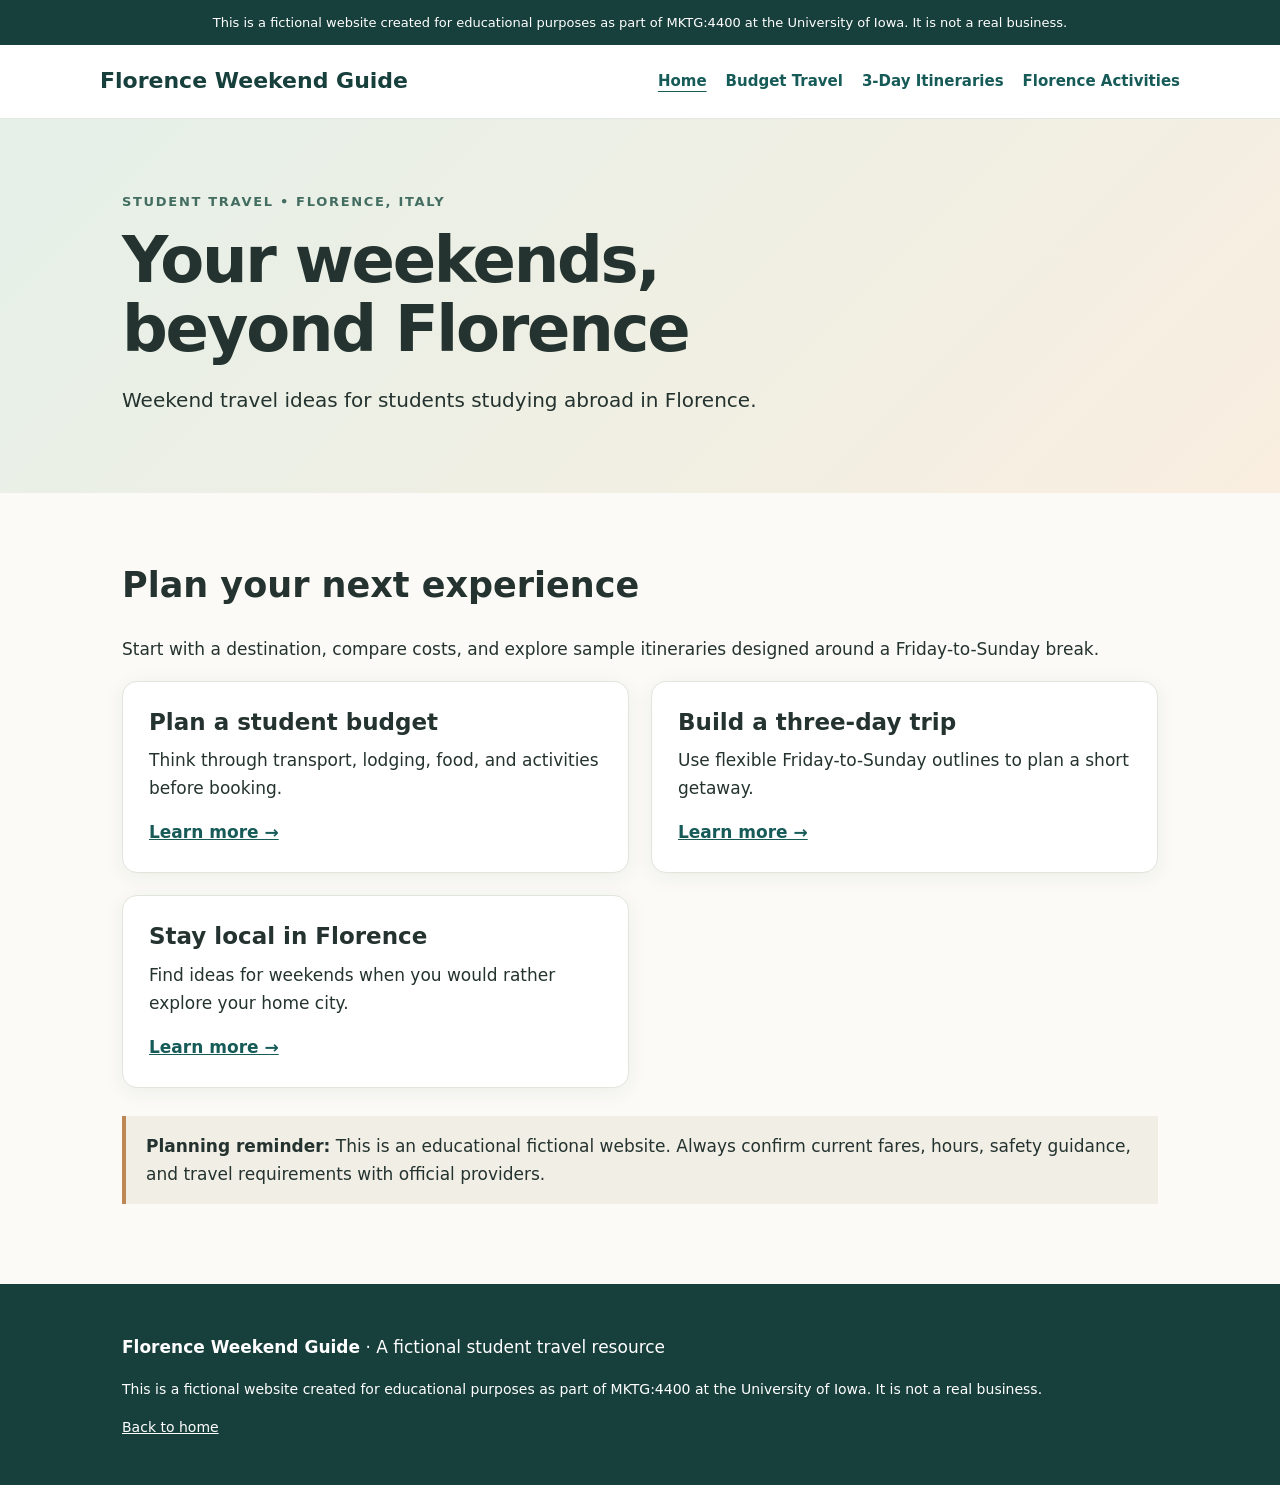
==== index.html @ d242f69c "Add files via upload" ====
<!doctype html><html lang="en"><head><meta charset="utf-8"><meta name="viewport" content="width=device-width,initial-scale=1"><title>Best Weekend Trips from Florence for Students</title><meta name="description" content="Discover weekend trips from Florence for study abroad students, including destinations, budget tips, sample itineraries, and Florence activities."><link rel="stylesheet" href="styles.css"></head><body><div class="notice">This is a fictional website created for educational purposes as part of MKTG:4400 at the University of Iowa. It is not a real business.</div><header class="site-header"><div class="wrap topline"><a class="brand" href="index.html">Florence Weekend Guide</a><nav class="nav" aria-label="Main navigation"><a href="index.html" aria-current="page">Home</a><a href="budget-travel.html">Budget Travel</a><a href="itineraries.html">3-Day Itineraries</a><a href="florence-activities.html">Florence Activities</a></nav></div></header><main><section class="hero"><div class="wrap"><div class="eyebrow">Student travel • Florence, Italy</div><h1>Your weekends, beyond Florence</h1><p class="lead">Weekend travel ideas for students studying abroad in Florence.</p></div></section><section class="content"><div class="wrap"><h2>Plan your next experience</h2><p>Start with a destination, compare costs, and explore sample itineraries designed around a Friday-to-Sunday break.</p><div class="cards"><article class="card"><h3>Plan a student budget</h3><p>Think through transport, lodging, food, and activities before booking.</p><a href="budget-travel.html">Learn more →</a></article><article class="card"><h3>Build a three-day trip</h3><p>Use flexible Friday-to-Sunday outlines to plan a short getaway.</p><a href="itineraries.html">Learn more →</a></article><article class="card"><h3>Stay local in Florence</h3><p>Find ideas for weekends when you would rather explore your home city.</p><a href="florence-activities.html">Learn more →</a></article></div><aside class="note"><strong>Planning reminder:</strong> This is an educational fictional website. Always confirm current fares, hours, safety guidance, and travel requirements with official providers.</aside></div></section></main><footer class="foot"><div class="wrap"><p><strong>Florence Weekend Guide</strong> · A fictional student travel resource</p><p class="small">This is a fictional website created for educational purposes as part of MKTG:4400 at the University of Iowa. It is not a real business.</p><p class="small"><a href="index.html">Back to home</a></p></div></footer></body></html>
---- styles.css ----
*{box-sizing:border-box}body{margin:0;background:#fbfaf6;color:#24332f;font:17px/1.65 system-ui,-apple-system,Segoe UI,sans-serif}a{color:#165b58}a:focus-visible{outline:3px solid #d58b54;outline-offset:3px}.notice{background:#173f3c;color:white;text-align:center;padding:12px 18px;font-size:13px}.site-header{background:#fff;border-bottom:1px solid #e2e7e1}.wrap{max-width:1080px;margin:auto;padding:0 22px}.topline{display:flex;align-items:center;justify-content:space-between;gap:20px;padding:18px 0;flex-wrap:wrap}.brand{font-size:22px;font-weight:800;text-decoration:none;color:#173f3c}.nav{display:flex;flex-wrap:wrap;gap:9px 19px}.nav a{text-decoration:none;font-weight:600;font-size:15px}.nav a[aria-current=page]{text-decoration:underline;text-underline-offset:5px}.hero{padding:72px 0 56px;background:linear-gradient(135deg,#e5f0e8,#f9eee0)}.eyebrow{font-weight:700;letter-spacing:.13em;text-transform:uppercase;color:#436d61;font-size:13px}h1{font-size:clamp(36px,6vw,64px);line-height:1.08;letter-spacing:-.035em;max-width:800px;margin:14px 0}h2{font-size:clamp(25px,4vw,35px);line-height:1.2}.lead{font-size:20px;max-width:740px}.content{padding:42px 0 80px}.cards{display:grid;grid-template-columns:repeat(2,minmax(0,1fr));gap:22px}.card{background:white;border:1px solid #e0e5dd;border-radius:15px;padding:26px;box-shadow:0 4px 20px #193e3510}.card h3{font-size:23px;line-height:1.25;margin:0 0 10px}.card p{margin:0 0 16px}.card a{font-weight:700}.foot{background:#173f3c;color:white;padding:32px 0}.foot a{color:white}.small{font-size:14px}.note{background:#f1eee6;border-left:4px solid #bd8655;padding:16px 20px;margin-top:28px}@media(max-width:650px){.cards{grid-template-columns:1fr}.hero{padding:46px 0}.topline{align-items:flex-start}.nav{gap:9px 14px}.nav a{font-size:14px}}
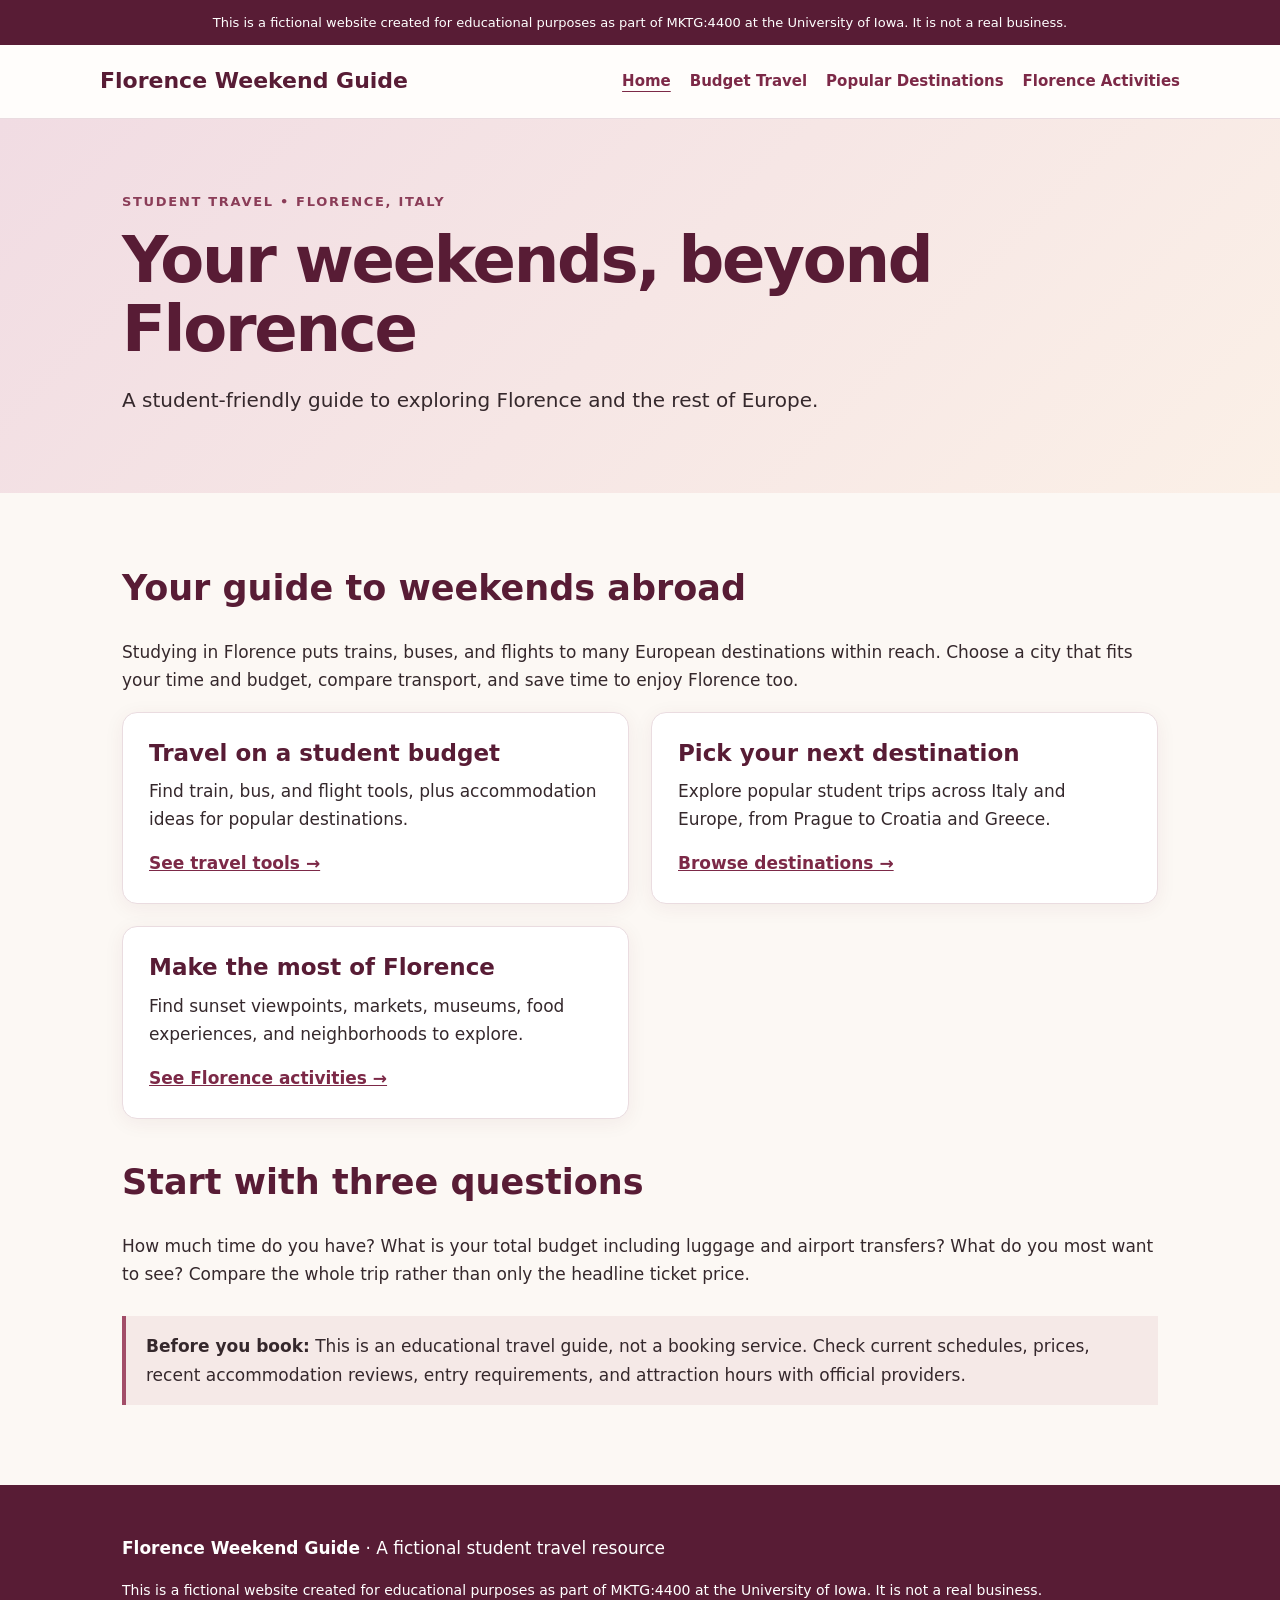
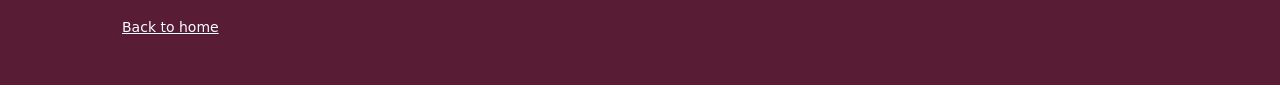
==== commit 669cb591: "Add files via upload" ====
--- a/index.html
+++ b/index.html
@@ -1 +1 @@
-<!doctype html><html lang="en"><head><meta charset="utf-8"><meta name="viewport" content="width=device-width,initial-scale=1"><title>Best Weekend Trips from Florence for Students</title><meta name="description" content="Discover weekend trips from Florence for study abroad students, including destinations, budget tips, sample itineraries, and Florence activities."><link rel="stylesheet" href="styles.css"></head><body><div class="notice">This is a fictional website created for educational purposes as part of MKTG:4400 at the University of Iowa. It is not a real business.</div><header class="site-header"><div class="wrap topline"><a class="brand" href="index.html">Florence Weekend Guide</a><nav class="nav" aria-label="Main navigation"><a href="index.html" aria-current="page">Home</a><a href="budget-travel.html">Budget Travel</a><a href="itineraries.html">3-Day Itineraries</a><a href="florence-activities.html">Florence Activities</a></nav></div></header><main><section class="hero"><div class="wrap"><div class="eyebrow">Student travel • Florence, Italy</div><h1>Your weekends, beyond Florence</h1><p class="lead">Weekend travel ideas for students studying abroad in Florence.</p></div></section><section class="content"><div class="wrap"><h2>Plan your next experience</h2><p>Start with a destination, compare costs, and explore sample itineraries designed around a Friday-to-Sunday break.</p><div class="cards"><article class="card"><h3>Plan a student budget</h3><p>Think through transport, lodging, food, and activities before booking.</p><a href="budget-travel.html">Learn more →</a></article><article class="card"><h3>Build a three-day trip</h3><p>Use flexible Friday-to-Sunday outlines to plan a short getaway.</p><a href="itineraries.html">Learn more →</a></article><article class="card"><h3>Stay local in Florence</h3><p>Find ideas for weekends when you would rather explore your home city.</p><a href="florence-activities.html">Learn more →</a></article></div><aside class="note"><strong>Planning reminder:</strong> This is an educational fictional website. Always confirm current fares, hours, safety guidance, and travel requirements with official providers.</aside></div></section></main><footer class="foot"><div class="wrap"><p><strong>Florence Weekend Guide</strong> · A fictional student travel resource</p><p class="small">This is a fictional website created for educational purposes as part of MKTG:4400 at the University of Iowa. It is not a real business.</p><p class="small"><a href="index.html">Back to home</a></p></div></footer></body></html>+<!doctype html><html lang="en"><head><meta charset="utf-8"><meta name="viewport" content="width=device-width,initial-scale=1"><title>Best Weekend Trips from Florence for Students | Florence Weekend Guide</title><meta name="description" content="Plan student weekend trips from Florence with popular European destinations, budget transportation tools, accommodation tips, and Florence activities."><link rel="stylesheet" href="styles.css"></head><body><div class="notice">This is a fictional website created for educational purposes as part of MKTG:4400 at the University of Iowa. It is not a real business.</div><header class="site-header"><div class="wrap topline"><a class="brand" href="index.html">Florence Weekend Guide</a><nav class="nav" aria-label="Main navigation"><a href="index.html" aria-current="page">Home</a><a href="budget-travel.html">Budget Travel</a><a href="itineraries.html">Popular Destinations</a><a href="florence-activities.html">Florence Activities</a></nav></div></header><main><section class="hero"><div class="wrap"><div class="eyebrow">Student travel • Florence, Italy</div><h1>Your weekends, beyond Florence</h1><p class="lead">A student-friendly guide to exploring Florence and the rest of Europe.</p></div></section><section class="content"><div class="wrap"><h2>Your guide to weekends abroad</h2><p>Studying in Florence puts trains, buses, and flights to many European destinations within reach. Choose a city that fits your time and budget, compare transport, and save time to enjoy Florence too.</p><div class="cards"><article class="card"><h3>Travel on a student budget</h3><p>Find train, bus, and flight tools, plus accommodation ideas for popular destinations.</p><a href="budget-travel.html">See travel tools →</a></article><article class="card"><h3>Pick your next destination</h3><p>Explore popular student trips across Italy and Europe, from Prague to Croatia and Greece.</p><a href="itineraries.html">Browse destinations →</a></article><article class="card"><h3>Make the most of Florence</h3><p>Find sunset viewpoints, markets, museums, food experiences, and neighborhoods to explore.</p><a href="florence-activities.html">See Florence activities →</a></article></div><h2>Start with three questions</h2><p>How much time do you have? What is your total budget including luggage and airport transfers? What do you most want to see? Compare the whole trip rather than only the headline ticket price.</p><aside class="note"><strong>Before you book:</strong> This is an educational travel guide, not a booking service. Check current schedules, prices, recent accommodation reviews, entry requirements, and attraction hours with official providers.</aside></div></section></main><footer class="foot"><div class="wrap"><p><strong>Florence Weekend Guide</strong> · A fictional student travel resource</p><p class="small">This is a fictional website created for educational purposes as part of MKTG:4400 at the University of Iowa. It is not a real business.</p><p class="small"><a href="index.html">Back to home</a></p></div></footer></body></html>
--- a/styles.css
+++ b/styles.css
@@ -1 +1 @@
-*{box-sizing:border-box}body{margin:0;background:#fbfaf6;color:#24332f;font:17px/1.65 system-ui,-apple-system,Segoe UI,sans-serif}a{color:#165b58}a:focus-visible{outline:3px solid #d58b54;outline-offset:3px}.notice{background:#173f3c;color:white;text-align:center;padding:12px 18px;font-size:13px}.site-header{background:#fff;border-bottom:1px solid #e2e7e1}.wrap{max-width:1080px;margin:auto;padding:0 22px}.topline{display:flex;align-items:center;justify-content:space-between;gap:20px;padding:18px 0;flex-wrap:wrap}.brand{font-size:22px;font-weight:800;text-decoration:none;color:#173f3c}.nav{display:flex;flex-wrap:wrap;gap:9px 19px}.nav a{text-decoration:none;font-weight:600;font-size:15px}.nav a[aria-current=page]{text-decoration:underline;text-underline-offset:5px}.hero{padding:72px 0 56px;background:linear-gradient(135deg,#e5f0e8,#f9eee0)}.eyebrow{font-weight:700;letter-spacing:.13em;text-transform:uppercase;color:#436d61;font-size:13px}h1{font-size:clamp(36px,6vw,64px);line-height:1.08;letter-spacing:-.035em;max-width:800px;margin:14px 0}h2{font-size:clamp(25px,4vw,35px);line-height:1.2}.lead{font-size:20px;max-width:740px}.content{padding:42px 0 80px}.cards{display:grid;grid-template-columns:repeat(2,minmax(0,1fr));gap:22px}.card{background:white;border:1px solid #e0e5dd;border-radius:15px;padding:26px;box-shadow:0 4px 20px #193e3510}.card h3{font-size:23px;line-height:1.25;margin:0 0 10px}.card p{margin:0 0 16px}.card a{font-weight:700}.foot{background:#173f3c;color:white;padding:32px 0}.foot a{color:white}.small{font-size:14px}.note{background:#f1eee6;border-left:4px solid #bd8655;padding:16px 20px;margin-top:28px}@media(max-width:650px){.cards{grid-template-columns:1fr}.hero{padding:46px 0}.topline{align-items:flex-start}.nav{gap:9px 14px}.nav a{font-size:14px}}+*{box-sizing:border-box}html{scroll-behavior:smooth}body{margin:0;background:#fcf8f4;color:#35282c;font:17px/1.65 system-ui,-apple-system,Segoe UI,sans-serif}a{color:#7c2947}a:hover{text-decoration-thickness:2px}a:focus-visible{outline:3px solid #bc885c;outline-offset:3px}.notice{background:#581c35;color:white;text-align:center;padding:12px 18px;font-size:13px}.site-header{background:#fffdfb;border-bottom:1px solid #eadce0}.wrap{max-width:1080px;margin:auto;padding:0 22px}.topline{display:flex;align-items:center;justify-content:space-between;gap:20px;padding:18px 0;flex-wrap:wrap}.brand{font-size:22px;font-weight:800;text-decoration:none;color:#581c35}.nav{display:flex;flex-wrap:wrap;gap:9px 19px}.nav a{text-decoration:none;font-weight:600;font-size:15px}.nav a[aria-current=page]{text-decoration:underline;text-underline-offset:5px}.hero{padding:72px 0 56px;background:linear-gradient(135deg,#f1dce3,#fbf0e7)}.eyebrow{font-weight:700;letter-spacing:.13em;text-transform:uppercase;color:#8b3d58;font-size:13px}h1{font-size:clamp(36px,6vw,64px);line-height:1.08;letter-spacing:-.035em;max-width:850px;margin:14px 0;color:#581c35}h2{font-size:clamp(25px,4vw,35px);line-height:1.2;margin-top:42px;color:#581c35}.lead{font-size:20px;max-width:740px}.content{padding:32px 0 80px}.cards{display:grid;grid-template-columns:repeat(2,minmax(0,1fr));gap:22px}.card{background:white;border:1px solid #eadce0;border-radius:15px;padding:26px;box-shadow:0 4px 20px #581c3510;scroll-margin-top:22px}.card h3{font-size:23px;line-height:1.25;margin:0 0 10px;color:#581c35}.card p{margin:0 0 16px}.card a{font-weight:700}.foot{background:#581c35;color:white;padding:32px 0}.foot a{color:white}.small{font-size:14px}.note{background:#f5e9e7;border-left:4px solid #a24d68;padding:16px 20px;margin-top:28px}#transportation,#accommodations{scroll-margin-top:20px}@media(max-width:650px){.cards{grid-template-columns:1fr}.hero{padding:46px 0}.topline{align-items:flex-start}.nav{gap:9px 14px}.nav a{font-size:14px}}
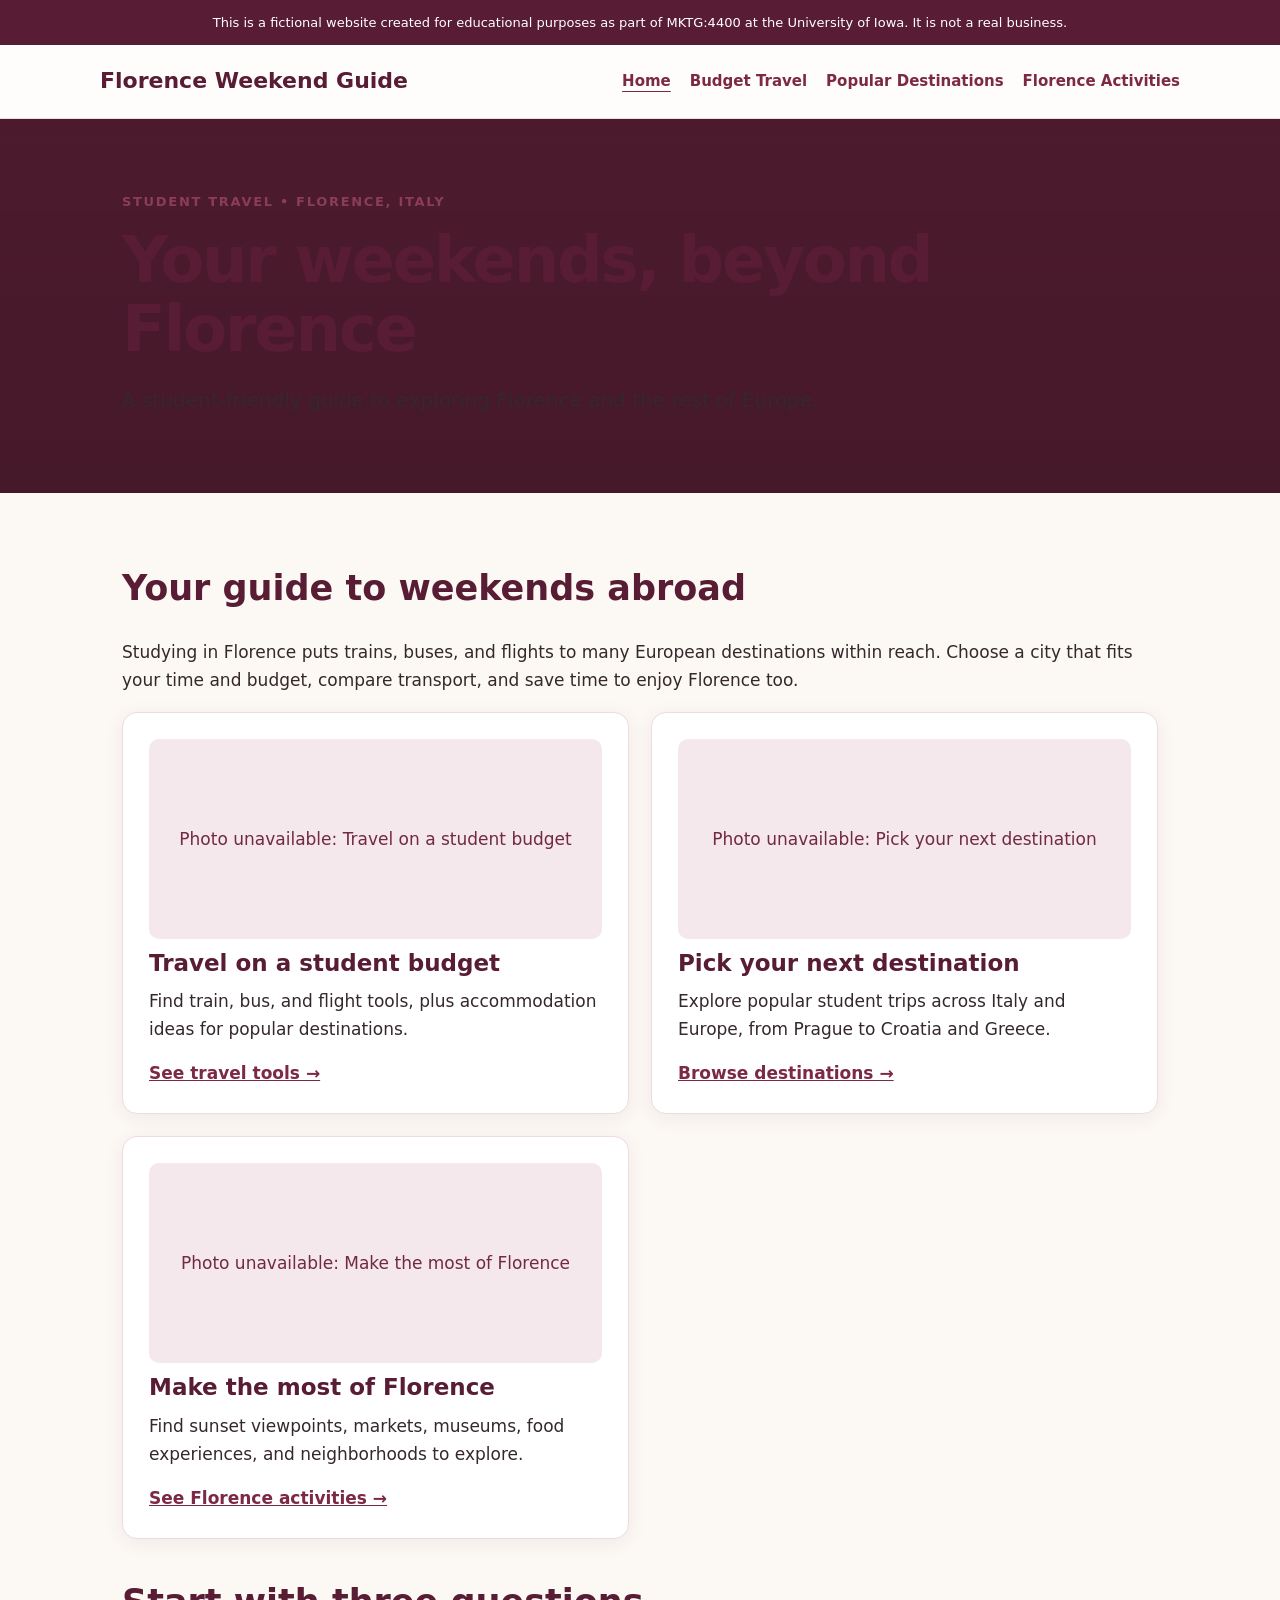
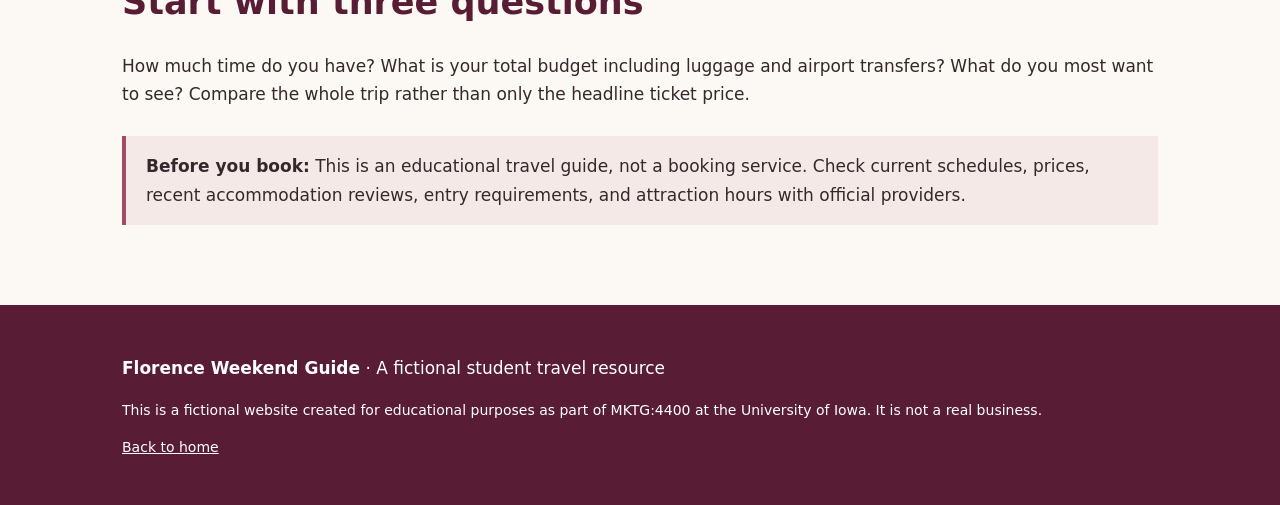
==== commit a2a51b81: "Add homepage hero and travel photos" ====
--- a/index.html
+++ b/index.html
@@ -1 +1,315 @@
-<!doctype html><html lang="en"><head><meta charset="utf-8"><meta name="viewport" content="width=device-width,initial-scale=1"><title>Best Weekend Trips from Florence for Students | Florence Weekend Guide</title><meta name="description" content="Plan student weekend trips from Florence with popular European destinations, budget transportation tools, accommodation tips, and Florence activities."><link rel="stylesheet" href="styles.css"></head><body><div class="notice">This is a fictional website created for educational purposes as part of MKTG:4400 at the University of Iowa. It is not a real business.</div><header class="site-header"><div class="wrap topline"><a class="brand" href="index.html">Florence Weekend Guide</a><nav class="nav" aria-label="Main navigation"><a href="index.html" aria-current="page">Home</a><a href="budget-travel.html">Budget Travel</a><a href="itineraries.html">Popular Destinations</a><a href="florence-activities.html">Florence Activities</a></nav></div></header><main><section class="hero"><div class="wrap"><div class="eyebrow">Student travel • Florence, Italy</div><h1>Your weekends, beyond Florence</h1><p class="lead">A student-friendly guide to exploring Florence and the rest of Europe.</p></div></section><section class="content"><div class="wrap"><h2>Your guide to weekends abroad</h2><p>Studying in Florence puts trains, buses, and flights to many European destinations within reach. Choose a city that fits your time and budget, compare transport, and save time to enjoy Florence too.</p><div class="cards"><article class="card"><h3>Travel on a student budget</h3><p>Find train, bus, and flight tools, plus accommodation ideas for popular destinations.</p><a href="budget-travel.html">See travel tools →</a></article><article class="card"><h3>Pick your next destination</h3><p>Explore popular student trips across Italy and Europe, from Prague to Croatia and Greece.</p><a href="itineraries.html">Browse destinations →</a></article><article class="card"><h3>Make the most of Florence</h3><p>Find sunset viewpoints, markets, museums, food experiences, and neighborhoods to explore.</p><a href="florence-activities.html">See Florence activities →</a></article></div><h2>Start with three questions</h2><p>How much time do you have? What is your total budget including luggage and airport transfers? What do you most want to see? Compare the whole trip rather than only the headline ticket price.</p><aside class="note"><strong>Before you book:</strong> This is an educational travel guide, not a booking service. Check current schedules, prices, recent accommodation reviews, entry requirements, and attraction hours with official providers.</aside></div></section></main><footer class="foot"><div class="wrap"><p><strong>Florence Weekend Guide</strong> · A fictional student travel resource</p><p class="small">This is a fictional website created for educational purposes as part of MKTG:4400 at the University of Iowa. It is not a real business.</p><p class="small"><a href="index.html">Back to home</a></p></div></footer></body></html>+
+<!doctype html>
+<html lang="en">
+<head>
+  <meta charset="utf-8">
+  <meta name="viewport" content="width=device-width,initial-scale=1">
+  <title>Best Weekend Trips from Florence for Students | Florence Weekend Guide</title>
+  <meta name="description" content="Plan student weekend trips from Florence with popular European destinations, budget transportation tools, accommodation tips, and Florence activities.">
+  <link rel="stylesheet" href="styles.css">
+
+  <style>
+    .hero {
+      position: relative;
+      overflow: hidden;
+      background-color: #722943;
+      background-image: linear-gradient(
+        rgba(45, 15, 28, 0.55),
+        rgba(45, 15, 28, 0.65)
+      );
+      background-size: cover;
+      background-position: center;
+    }
+
+    .hero .wrap {
+      position: relative;
+      z-index: 1;
+    }
+
+    .hero.has-photo {
+      min-height: 350px;
+      display: flex;
+      align-items: center;
+    }
+
+    .hero.has-photo h1,
+    .hero.has-photo .lead,
+    .hero.has-photo .eyebrow {
+      color: white;
+    }
+
+    .home-card-photo {
+      display: block;
+      width: 100%;
+      height: 200px;
+      object-fit: cover;
+      border-radius: 10px;
+      margin-bottom: 10px;
+      background: #f4e8ec;
+    }
+
+    .home-card-placeholder {
+      height: 200px;
+      display: flex;
+      align-items: center;
+      justify-content: center;
+      background: #f4e8ec;
+      color: #722943;
+      border-radius: 10px;
+      margin-bottom: 10px;
+      text-align: center;
+      padding: 20px;
+    }
+
+    .home-photo-credit {
+      font-size: 11px;
+      line-height: 1.4;
+      margin: 0 0 12px;
+      color: #76666a;
+    }
+
+    .home-photo-credit a {
+      color: #722943;
+    }
+
+    .hero-credit {
+      position: absolute;
+      right: 15px;
+      bottom: 8px;
+      z-index: 2;
+      font-size: 11px;
+      color: white;
+    }
+
+    .hero-credit a {
+      color: white;
+    }
+
+    @media (max-width: 640px) {
+      .hero.has-photo {
+        min-height: 300px;
+      }
+
+      .home-card-photo,
+      .home-card-placeholder {
+        height: 175px;
+      }
+    }
+  </style>
+</head>
+
+<body>
+  <div class="notice">
+    This is a fictional website created for educational purposes as part of MKTG:4400 at the University of Iowa. It is not a real business.
+  </div>
+
+  <header class="site-header">
+    <div class="wrap topline">
+      <a class="brand" href="index.html">Florence Weekend Guide</a>
+      <nav class="nav" aria-label="Main navigation">
+        <a href="index.html" aria-current="page">Home</a>
+        <a href="budget-travel.html">Budget Travel</a>
+        <a href="itineraries.html">Popular Destinations</a>
+        <a href="florence-activities.html">Florence Activities</a>
+      </nav>
+    </div>
+  </header>
+
+  <main>
+    <section class="hero" id="home-hero">
+      <div class="wrap">
+        <div class="eyebrow">Student travel • Florence, Italy</div>
+        <h1>Your weekends, beyond Florence</h1>
+        <p class="lead">A student-friendly guide to exploring Florence and the rest of Europe.</p>
+      </div>
+    </section>
+
+    <section class="content">
+      <div class="wrap">
+        <h2>Your guide to weekends abroad</h2>
+
+        <p>Studying in Florence puts trains, buses, and flights to many European destinations within reach. Choose a city that fits your time and budget, compare transport, and save time to enjoy Florence too.</p>
+
+        <div class="cards" id="home-cards">
+
+          <article class="card" data-photo="Florence Santa Maria Novella railway station train">
+            <h3>Travel on a student budget</h3>
+            <p>Find train, bus, and flight tools, plus accommodation ideas for popular destinations.</p>
+            <a href="budget-travel.html">See travel tools →</a>
+          </article>
+
+          <article class="card" data-photo="Venice Grand Canal Italy">
+            <h3>Pick your next destination</h3>
+            <p>Explore popular student trips across Italy and Europe, from Prague to Croatia and Greece.</p>
+            <a href="itineraries.html">Browse destinations →</a>
+          </article>
+
+          <article class="card" data-photo="Piazzale Michelangelo Florence skyline">
+            <h3>Make the most of Florence</h3>
+            <p>Find sunset viewpoints, markets, museums, food experiences, and neighborhoods to explore.</p>
+            <a href="florence-activities.html">See Florence activities →</a>
+          </article>
+
+        </div>
+
+        <h2>Start with three questions</h2>
+
+        <p>How much time do you have? What is your total budget including luggage and airport transfers? What do you most want to see? Compare the whole trip rather than only the headline ticket price.</p>
+
+        <aside class="note">
+          <strong>Before you book:</strong> This is an educational travel guide, not a booking service. Check current schedules, prices, recent accommodation reviews, entry requirements, and attraction hours with official providers.
+        </aside>
+      </div>
+    </section>
+  </main>
+
+  <footer class="foot">
+    <div class="wrap">
+      <p><strong>Florence Weekend Guide</strong> · A fictional student travel resource</p>
+      <p class="small">This is a fictional website created for educational purposes as part of MKTG:4400 at the University of Iowa. It is not a real business.</p>
+      <p class="small"><a href="index.html">Back to home</a></p>
+    </div>
+  </footer>
+
+  <script>
+    document.addEventListener('DOMContentLoaded', () => {
+      const endpoint = 'https://commons.wikimedia.org/w/api.php';
+
+      async function findPhoto(searchTerm) {
+        const params = new URLSearchParams({
+          action: 'query',
+          format: 'json',
+          origin: '*',
+          generator: 'search',
+          gsrsearch: searchTerm + ' filetype:bitmap',
+          gsrnamespace: '6',
+          gsrlimit: '12',
+          prop: 'imageinfo',
+          iiprop: 'url|extmetadata',
+          iiurlwidth: '1000'
+        });
+
+        const response = await fetch(endpoint + '?' + params);
+
+        if (!response.ok) {
+          throw new Error('Image search unavailable');
+        }
+
+        const data = await response.json();
+        const pages = Object.values(data.query?.pages || {});
+
+        const matches = pages
+          .map(page => ({
+            info: page.imageinfo?.[0]
+          }))
+          .filter(item => {
+            if (!item.info?.thumburl) return false;
+
+            const license = (
+              item.info.extmetadata?.LicenseShortName?.value || ''
+            ).toLowerCase();
+
+            return license.includes('cc') ||
+                   license.includes('public domain') ||
+                   license.includes('pd-');
+          });
+
+        return matches[0]?.info || null;
+      }
+
+      function addPlaceholder(card, title) {
+        const box = document.createElement('div');
+        box.className = 'home-card-placeholder';
+        box.textContent = 'Photo unavailable: ' + title;
+        card.insertBefore(box, card.querySelector('h3'));
+      }
+
+      async function loadCardPhoto(card) {
+        const title = card.querySelector('h3').textContent;
+
+        try {
+          const info = await findPhoto(card.dataset.photo);
+
+          if (!info) {
+            addPlaceholder(card, title);
+            return;
+          }
+
+          const img = document.createElement('img');
+          img.className = 'home-card-photo';
+          img.src = info.thumburl;
+          img.alt = 'Travel photograph for ' + title;
+          img.loading = 'lazy';
+
+          img.onerror = () => {
+            img.remove();
+            addPlaceholder(card, title);
+          };
+
+          card.insertBefore(img, card.querySelector('h3'));
+
+          const credit = document.createElement('p');
+          credit.className = 'home-photo-credit';
+
+          const link = document.createElement('a');
+          link.href = info.descriptionurl;
+          link.target = '_blank';
+          link.rel = 'noopener noreferrer';
+          link.textContent = 'Photo, creator and license';
+
+          credit.appendChild(link);
+          img.insertAdjacentElement('afterend', credit);
+
+        } catch (error) {
+          addPlaceholder(card, title);
+        }
+      }
+
+      async function loadHeroPhoto() {
+        const hero = document.getElementById('home-hero');
+
+        try {
+          const info = await findPhoto(
+            'Florence Italy skyline Cathedral Santa Maria del Fiore panorama'
+          );
+
+          if (!info) return;
+
+          const testImage = new Image();
+
+          testImage.onload = () => {
+            hero.style.backgroundImage =
+              'linear-gradient(rgba(45,15,28,0.55),rgba(45,15,28,0.65)),url("' +
+              info.thumburl +
+              '")';
+
+            hero.classList.add('has-photo');
+
+            const credit = document.createElement('div');
+            credit.className = 'hero-credit';
+
+            const link = document.createElement('a');
+            link.href = info.descriptionurl;
+            link.target = '_blank';
+            link.rel = 'noopener noreferrer';
+            link.textContent = 'Photo, creator and license';
+
+            credit.appendChild(link);
+            hero.appendChild(credit);
+          };
+
+          testImage.src = info.thumburl;
+
+        } catch (error) {
+          // Keep the burgundy background if a photo is unavailable.
+        }
+      }
+
+      loadHeroPhoto();
+
+      document.querySelectorAll('#home-cards .card')
+        .forEach(loadCardPhoto);
+    });
+  </script>
+</body>
+</html>
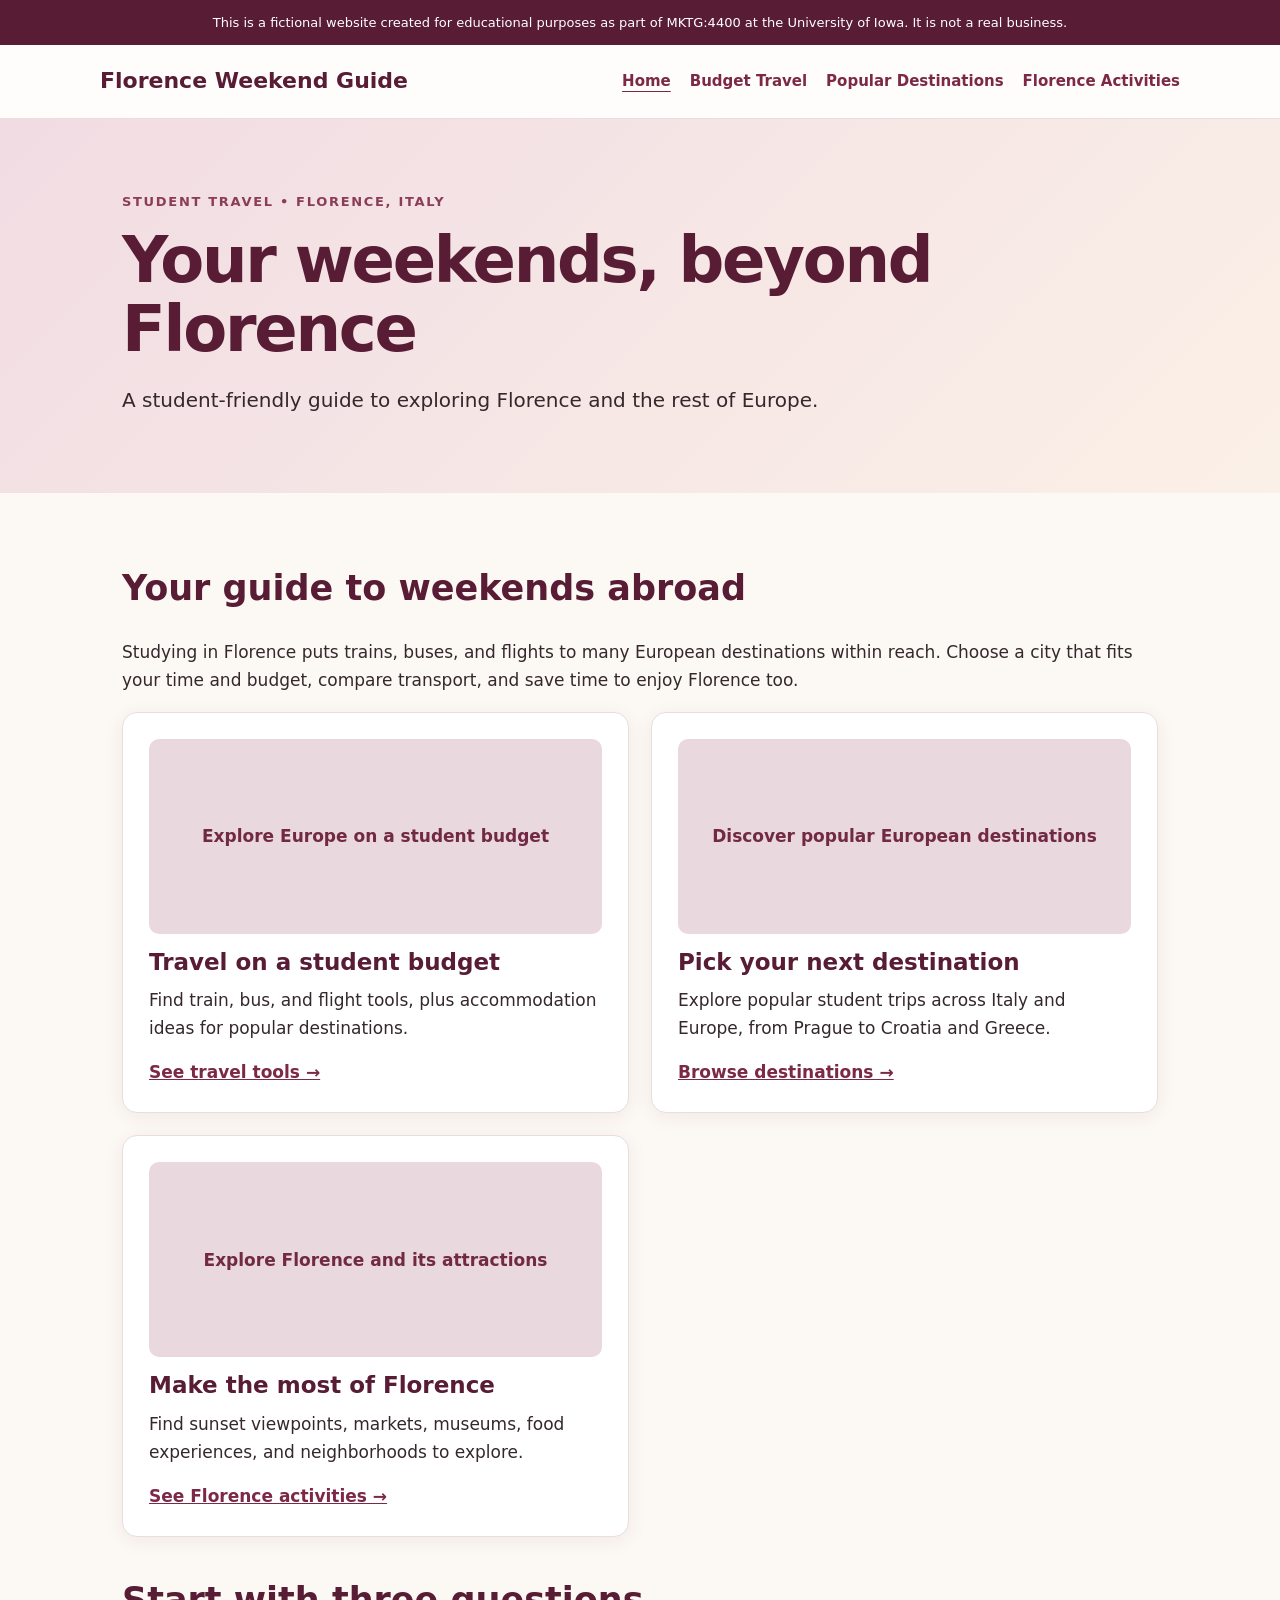
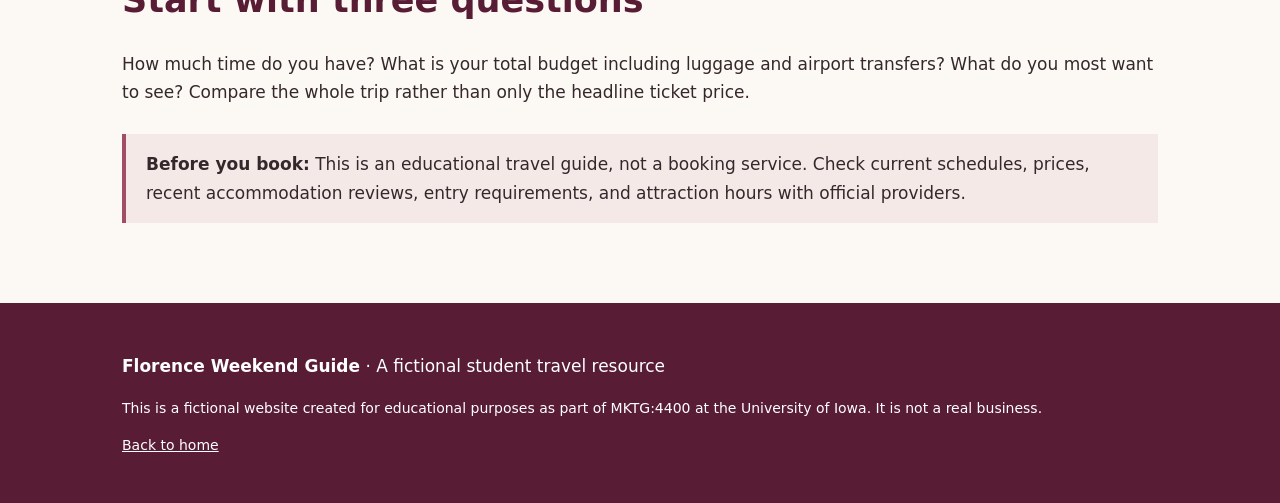
==== commit 4d2ca6a4: "Restore homepage colors and add fixed photos" ====
--- a/index.html
+++ b/index.html
@@ -9,90 +9,35 @@
   <link rel="stylesheet" href="styles.css">
 
   <style>
-    .hero {
-      position: relative;
-      overflow: hidden;
-      background-color: #722943;
-      background-image: linear-gradient(
-        rgba(45, 15, 28, 0.55),
-        rgba(45, 15, 28, 0.65)
-      );
-      background-size: cover;
-      background-position: center;
+    .home-photo {
+      display: block;
+      width: 100%;
+      height: 195px;
+      object-fit: cover;
+      border-radius: 10px;
+      margin-bottom: 14px;
+      background-color: #e9d8dd;
     }
 
-    .hero .wrap {
-      position: relative;
-      z-index: 1;
-    }
-
-    .hero.has-photo {
-      min-height: 350px;
-      display: flex;
-      align-items: center;
-    }
-
-    .hero.has-photo h1,
-    .hero.has-photo .lead,
-    .hero.has-photo .eyebrow {
-      color: white;
-    }
-
-    .home-card-photo {
-      display: block;
+    .photo-fallback {
+      display: none;
       width: 100%;
-      height: 200px;
-      object-fit: cover;
-      border-radius: 10px;
-      margin-bottom: 10px;
-      background: #f4e8ec;
-    }
-
-    .home-card-placeholder {
-      height: 200px;
-      display: flex;
+      height: 195px;
       align-items: center;
       justify-content: center;
-      background: #f4e8ec;
+      text-align: center;
+      border-radius: 10px;
+      margin-bottom: 14px;
+      padding: 20px;
+      background: #e9d8dd;
       color: #722943;
-      border-radius: 10px;
-      margin-bottom: 10px;
-      text-align: center;
-      padding: 20px;
-    }
-
-    .home-photo-credit {
-      font-size: 11px;
-      line-height: 1.4;
-      margin: 0 0 12px;
-      color: #76666a;
-    }
-
-    .home-photo-credit a {
-      color: #722943;
-    }
-
-    .hero-credit {
-      position: absolute;
-      right: 15px;
-      bottom: 8px;
-      z-index: 2;
-      font-size: 11px;
-      color: white;
-    }
-
-    .hero-credit a {
-      color: white;
+      font-weight: 600;
     }
 
     @media (max-width: 640px) {
-      .hero.has-photo {
-        min-height: 300px;
-      }
-
-      .home-card-photo,
-      .home-card-placeholder {
-        height: 175px;
+      .home-photo,
+      .photo-fallback {
+        height: 170px;
       }
     }
   </style>
@@ -116,7 +61,7 @@
   </header>
 
   <main>
-    <section class="hero" id="home-hero">
+    <section class="hero">
       <div class="wrap">
         <div class="eyebrow">Student travel • Florence, Italy</div>
         <h1>Your weekends, beyond Florence</h1>
@@ -130,21 +75,45 @@
 
         <p>Studying in Florence puts trains, buses, and flights to many European destinations within reach. Choose a city that fits your time and budget, compare transport, and save time to enjoy Florence too.</p>
 
-        <div class="cards" id="home-cards">
+        <div class="cards">
 
-          <article class="card" data-photo="Florence Santa Maria Novella railway station train">
+          <article class="card">
+            <img
+              class="home-photo"
+              src="https://images.unsplash.com/photo-1476514525535-07fb3b4ae5f1?auto=format&amp;fit=crop&amp;w=900&amp;q=85"
+              alt="Scenic European lake and mountains"
+              loading="lazy"
+              onerror="this.style.display='none';this.nextElementSibling.style.display='flex';"
+            >
+            <div class="photo-fallback">Explore Europe on a student budget</div>
             <h3>Travel on a student budget</h3>
             <p>Find train, bus, and flight tools, plus accommodation ideas for popular destinations.</p>
             <a href="budget-travel.html">See travel tools →</a>
           </article>
 
-          <article class="card" data-photo="Venice Grand Canal Italy">
+          <article class="card">
+            <img
+              class="home-photo"
+              src="https://images.unsplash.com/photo-1523906834658-6e24ef2386f9?auto=format&amp;fit=crop&amp;w=900&amp;q=85"
+              alt="Venice canals and historic buildings in Italy"
+              loading="lazy"
+              onerror="this.style.display='none';this.nextElementSibling.style.display='flex';"
+            >
+            <div class="photo-fallback">Discover popular European destinations</div>
             <h3>Pick your next destination</h3>
             <p>Explore popular student trips across Italy and Europe, from Prague to Croatia and Greece.</p>
             <a href="itineraries.html">Browse destinations →</a>
           </article>
 
-          <article class="card" data-photo="Piazzale Michelangelo Florence skyline">
+          <article class="card">
+            <img
+              class="home-photo"
+              src="https://images.unsplash.com/photo-1533105079780-92b9be482077?auto=format&amp;fit=crop&amp;w=900&amp;q=85"
+              alt="Historic Italian architecture and scenery"
+              loading="lazy"
+              onerror="this.style.display='none';this.nextElementSibling.style.display='flex';"
+            >
+            <div class="photo-fallback">Explore Florence and its attractions</div>
             <h3>Make the most of Florence</h3>
             <p>Find sunset viewpoints, markets, museums, food experiences, and neighborhoods to explore.</p>
             <a href="florence-activities.html">See Florence activities →</a>
@@ -170,146 +139,5 @@
       <p class="small"><a href="index.html">Back to home</a></p>
     </div>
   </footer>
-
-  <script>
-    document.addEventListener('DOMContentLoaded', () => {
-      const endpoint = 'https://commons.wikimedia.org/w/api.php';
-
-      async function findPhoto(searchTerm) {
-        const params = new URLSearchParams({
-          action: 'query',
-          format: 'json',
-          origin: '*',
-          generator: 'search',
-          gsrsearch: searchTerm + ' filetype:bitmap',
-          gsrnamespace: '6',
-          gsrlimit: '12',
-          prop: 'imageinfo',
-          iiprop: 'url|extmetadata',
-          iiurlwidth: '1000'
-        });
-
-        const response = await fetch(endpoint + '?' + params);
-
-        if (!response.ok) {
-          throw new Error('Image search unavailable');
-        }
-
-        const data = await response.json();
-        const pages = Object.values(data.query?.pages || {});
-
-        const matches = pages
-          .map(page => ({
-            info: page.imageinfo?.[0]
-          }))
-          .filter(item => {
-            if (!item.info?.thumburl) return false;
-
-            const license = (
-              item.info.extmetadata?.LicenseShortName?.value || ''
-            ).toLowerCase();
-
-            return license.includes('cc') ||
-                   license.includes('public domain') ||
-                   license.includes('pd-');
-          });
-
-        return matches[0]?.info || null;
-      }
-
-      function addPlaceholder(card, title) {
-        const box = document.createElement('div');
-        box.className = 'home-card-placeholder';
-        box.textContent = 'Photo unavailable: ' + title;
-        card.insertBefore(box, card.querySelector('h3'));
-      }
-
-      async function loadCardPhoto(card) {
-        const title = card.querySelector('h3').textContent;
-
-        try {
-          const info = await findPhoto(card.dataset.photo);
-
-          if (!info) {
-            addPlaceholder(card, title);
-            return;
-          }
-
-          const img = document.createElement('img');
-          img.className = 'home-card-photo';
-          img.src = info.thumburl;
-          img.alt = 'Travel photograph for ' + title;
-          img.loading = 'lazy';
-
-          img.onerror = () => {
-            img.remove();
-            addPlaceholder(card, title);
-          };
-
-          card.insertBefore(img, card.querySelector('h3'));
-
-          const credit = document.createElement('p');
-          credit.className = 'home-photo-credit';
-
-          const link = document.createElement('a');
-          link.href = info.descriptionurl;
-          link.target = '_blank';
-          link.rel = 'noopener noreferrer';
-          link.textContent = 'Photo, creator and license';
-
-          credit.appendChild(link);
-          img.insertAdjacentElement('afterend', credit);
-
-        } catch (error) {
-          addPlaceholder(card, title);
-        }
-      }
-
-      async function loadHeroPhoto() {
-        const hero = document.getElementById('home-hero');
-
-        try {
-          const info = await findPhoto(
-            'Florence Italy skyline Cathedral Santa Maria del Fiore panorama'
-          );
-
-          if (!info) return;
-
-          const testImage = new Image();
-
-          testImage.onload = () => {
-            hero.style.backgroundImage =
-              'linear-gradient(rgba(45,15,28,0.55),rgba(45,15,28,0.65)),url("' +
-              info.thumburl +
-              '")';
-
-            hero.classList.add('has-photo');
-
-            const credit = document.createElement('div');
-            credit.className = 'hero-credit';
-
-            const link = document.createElement('a');
-            link.href = info.descriptionurl;
-            link.target = '_blank';
-            link.rel = 'noopener noreferrer';
-            link.textContent = 'Photo, creator and license';
-
-            credit.appendChild(link);
-            hero.appendChild(credit);
-          };
-
-          testImage.src = info.thumburl;
-
-        } catch (error) {
-          // Keep the burgundy background if a photo is unavailable.
-        }
-      }
-
-      loadHeroPhoto();
-
-      document.querySelectorAll('#home-cards .card')
-        .forEach(loadCardPhoto);
-    });
-  </script>
 </body>
 </html>
